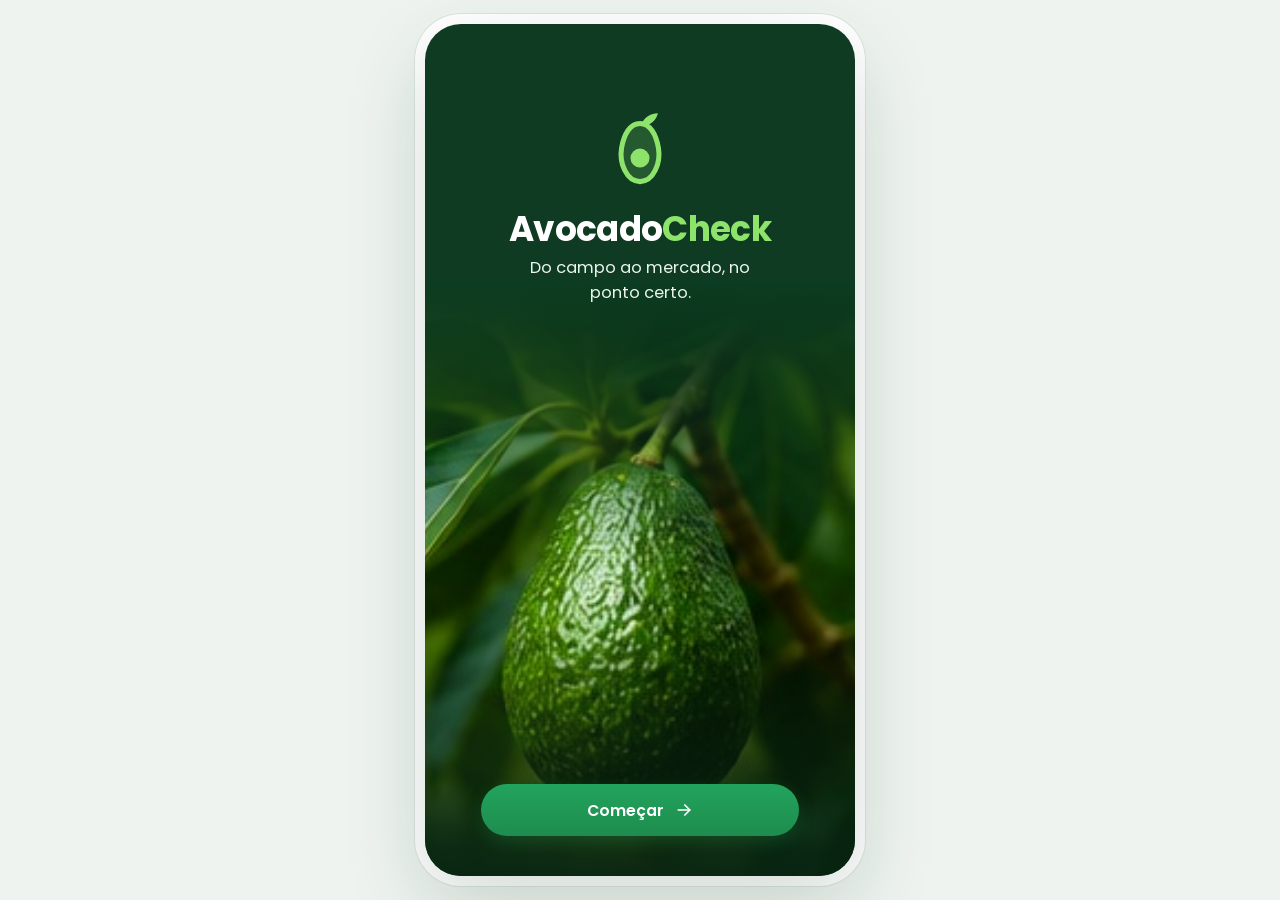
==== web/index.html @ 18e94076 "AvocadoCheck" ====
<!doctype html>
<html lang="pt-BR">
<head>
  <meta charset="utf-8">
  <meta name="viewport" content="width=device-width, initial-scale=1, viewport-fit=cover">
  <meta name="theme-color" content="#0E3B22">
  <meta name="apple-mobile-web-app-capable" content="yes">
  <title>AvocadoCheck</title>
  <link rel="icon" href="assets/icon.svg" type="image/svg+xml">
  <link rel="preconnect" href="https://fonts.googleapis.com">
  <link rel="preconnect" href="https://fonts.gstatic.com" crossorigin>
  <link href="https://fonts.googleapis.com/css2?family=Poppins:wght@400;500;600;700&display=swap" rel="stylesheet">
  <link rel="stylesheet" href="styles.css">
</head>
<body>
  <div class="device">
    <main id="app" aria-live="polite"></main>
    <div id="sheet-root"></div>
    <div id="toast" role="status"></div>
  </div>
  <input type="file" id="pick-gallery" accept="image/*" hidden>
  <input type="file" id="pick-camera" accept="image/*" capture="environment" hidden>
  <script src="config.js"></script>
  <script src="icons.js"></script>
  <script src="app.js"></script>
</body>
</html>
---- web/styles.css ----
:root {
  --green-900: #0E3B22;
  --green-800: #134E2C;
  --green-700: #1B6B3A;
  --green-600: #1E8C4E;
  --green-500: #22A45D;
  --green-400: #4CC27A;
  --lime: #8EE36B;
  --green-50: #E8F6EC;
  --green-25: #F3FAF4;
  --amber: #C98A12;
  --amber-50: #FFF4D6;
  --wine: #6B2D45;
  --wine-50: #F6E8EE;
  --ink: #18231B;
  --muted: #6B7570;
  --line: #E6ECE7;
  --bg: #FFFFFF;
  --backdrop: #EEF3EF;
  --radius: 16px;
  --shadow: 0 1px 2px rgba(16, 40, 24, .05), 0 6px 18px rgba(16, 40, 24, .06);
  --font: 'Poppins', system-ui, -apple-system, 'Segoe UI', Roboto, sans-serif;
}

* { box-sizing: border-box; }
[hidden] { display: none !important; }
html, body { margin: 0; height: 100%; }
body {
  font-family: var(--font);
  color: var(--ink);
  background: var(--backdrop);
  -webkit-font-smoothing: antialiased;
  -webkit-tap-highlight-color: transparent;
}
button, input, select { font: inherit; color: inherit; }
button { cursor: pointer; border: 0; background: none; padding: 0; }
img { display: block; max-width: 100%; }
:focus-visible { outline: 3px solid var(--green-400); outline-offset: 2px; border-radius: 8px; }

/* phone-sized column; full screen on a real phone */
.device {
  position: relative;
  width: 100%;
  max-width: 430px;
  min-height: 100dvh;
  margin: 0 auto;
  background: var(--bg);
  overflow: hidden;
}
@media (min-width: 600px) {
  body { padding: 24px 0; }
  .device {
    min-height: 0;
    height: min(900px, calc(100dvh - 48px));
    border-radius: 36px;
    box-shadow: 0 30px 80px rgba(14, 59, 34, .18), 0 0 0 10px #fff, 0 0 0 11px #DCE5DE;
  }
}

#app { height: 100%; min-height: inherit; }
.screen {
  position: relative;
  display: flex;
  flex-direction: column;
  height: 100%;
  min-height: inherit;
  animation: screen-in .22s ease-out;
}
@media (max-width: 599px) { .screen { min-height: 100dvh; } }
@keyframes screen-in { from { opacity: 0; transform: translateY(6px); } to { opacity: 1; transform: none; } }
@media (prefers-reduced-motion: reduce) { .screen, .scan-line, .spinner { animation: none !important; } }

.scroll { flex: 1; overflow-y: auto; padding: 18px 18px 24px; -webkit-overflow-scrolling: touch; }
.scroll::-webkit-scrollbar { width: 0; }

/* ---------- top bars ---------- */
.topbar {
  display: grid; grid-template-columns: 40px 1fr 40px; align-items: center;
  padding: calc(14px + env(safe-area-inset-top)) 12px 6px;
}
.topbar h1 { margin: 0; font-size: 1.02rem; font-weight: 600; text-align: center; }
.topbar.left h1 { text-align: left; font-size: 1.12rem; }
.topbar.left { grid-template-columns: 40px 1fr 40px; }
.icon-btn {
  width: 40px; height: 40px; border-radius: 12px; display: grid; place-items: center; color: var(--ink);
}
.icon-btn:active { background: var(--green-25); }
.page-title { margin: 6px 0 14px; font-size: 1.25rem; font-weight: 600; }

/* ---------- buttons ---------- */
.btn {
  display: inline-flex; align-items: center; justify-content: center; gap: 10px;
  width: 100%; height: 52px; border-radius: 26px; font-weight: 600; font-size: .98rem;
}
.btn-primary { background: linear-gradient(180deg, var(--green-500), var(--green-600)); color: #fff; box-shadow: 0 6px 16px rgba(30, 140, 78, .28); }
.btn-primary:active { transform: translateY(1px); }
.btn-outline { border: 1.5px solid var(--line); color: var(--green-600); background: #fff; }
.btn-ghost { border: 1.5px solid #D5DED7; color: var(--ink); background: #fff; }
.btn[disabled] { opacity: .55; pointer-events: none; }
.link { color: var(--green-600); font-weight: 500; font-size: .85rem; display: inline-flex; align-items: center; gap: 2px; }

/* ---------- splash and welcome ---------- */
.splash-land { background: linear-gradient(180deg, #FBFDF8 0%, #F1F6EA 55%, #E9F1E0 100%); justify-content: space-between; }
.splash-land .brand { margin-top: 26%; text-align: center; padding: 0 28px; }
.splash-land .brand h2 { color: var(--green-800); }
.splash-land .brand p { color: var(--green-800); opacity: .9; }
.splash-land .land { width: 100%; height: 42%; object-fit: cover; object-position: center top; }
.brand h2 { margin: 12px 0 10px; font-size: 2.15rem; font-weight: 700; letter-spacing: -.02em; line-height: 1; }
.brand h2 span { color: var(--green-500); }
.brand p { margin: 0 auto; font-size: 1.02rem; line-height: 1.5; max-width: 26ch; }

.welcome { background: var(--green-900); color: #fff; overflow: hidden; }
.welcome .photo {
  position: absolute; inset: 30% 0 0 0; background: url('assets/splash-photo.jpg') center 30% / cover no-repeat;
  filter: saturate(1.05);
}
.welcome .photo::before, .welcome .photo::after { content: ''; position: absolute; left: 0; right: 0; }
.welcome .photo::before { top: 0; height: 45%; background: linear-gradient(180deg, var(--green-900), rgba(14, 59, 34, 0)); }
.welcome .photo::after { bottom: 0; height: 40%; background: linear-gradient(0deg, rgba(8, 36, 20, .92), rgba(8, 36, 20, 0)); }
.welcome .brand { position: relative; z-index: 1; margin-top: calc(20% + env(safe-area-inset-top)); text-align: center; padding: 0 24px; }
.welcome .brand h2 span { color: var(--lime); }
.welcome .brand p { color: #EAF5EC; }
.welcome .cta { position: absolute; z-index: 1; left: 0; right: 0; bottom: calc(40px + env(safe-area-inset-bottom)); padding: 0 56px; }

/* ---------- home ---------- */
.hello { margin: 4px 0 6px; font-size: 1.45rem; font-weight: 700; }
.hello-sub { margin: 0 0 18px; color: var(--muted); font-size: .92rem; line-height: 1.5; }
.actions { display: grid; grid-template-columns: 1fr 1fr; gap: 12px; margin-bottom: 22px; }
.action {
  border: 1.5px solid #D6EBDC; background: var(--green-25); border-radius: var(--radius);
  padding: 18px 12px 16px; text-align: center; display: flex; flex-direction: column; align-items: center; gap: 6px;
}
.action:active { background: var(--green-50); }
.action .ic { color: var(--green-600); width: 34px; height: 34px; }
.action b { font-size: .92rem; font-weight: 600; margin-top: 4px; }
.action small { color: var(--muted); font-size: .74rem; line-height: 1.4; }

.section-head { display: flex; justify-content: space-between; align-items: center; margin: 4px 0 10px; }
.section-head h3 { margin: 0; font-size: 1rem; font-weight: 600; }

/* ---------- lists ---------- */
.list { border: 1px solid var(--line); border-radius: var(--radius); overflow: hidden; background: #fff; }
.row {
  width: 100%; display: grid; grid-template-columns: 48px 1fr auto; align-items: center; gap: 12px;
  padding: 10px 12px; text-align: left; border-bottom: 1px solid var(--line); background: #fff;
}
.row:last-child { border-bottom: 0; }
.row:active { background: var(--green-25); }
.thumb { width: 48px; height: 48px; border-radius: 10px; object-fit: cover; background: #F1F4F1; }
.row-title { font-size: .86rem; font-weight: 600; margin: 0; }
.row-sub { font-size: .74rem; color: var(--muted); margin: 2px 0 0; }
.row-end { display: flex; flex-direction: column; align-items: flex-end; gap: 4px; }
.pct { font-weight: 600; font-size: .86rem; }
.empty { text-align: center; color: var(--muted); padding: 28px 16px; font-size: .9rem; line-height: 1.5; }
.empty .ic { color: var(--green-400); width: 40px; height: 40px; margin: 0 auto 8px; display: block; }

/* ---------- chips ---------- */
.chip {
  display: inline-flex; align-items: center; gap: 5px; padding: 4px 10px; border-radius: 999px;
  font-size: .72rem; font-weight: 500; white-space: nowrap;
}
.chip .ic { width: 14px; height: 14px; }
.chip-green { background: var(--green-50); color: var(--green-600); }
.chip-amber { background: var(--amber-50); color: var(--amber); }
.chip-wine { background: var(--wine-50); color: var(--wine); }
.chip-dark { background: #E3EEE6; color: var(--green-800); }
.chip-lg { padding: 6px 12px; font-size: .8rem; }

/* ---------- bottom nav ---------- */
.nav {
  display: grid; grid-template-columns: repeat(4, 1fr); border-top: 1px solid var(--line); background: #fff;
  padding: 8px 6px calc(8px + env(safe-area-inset-bottom));
}
.nav button { display: flex; flex-direction: column; align-items: center; gap: 3px; color: #8A948E; font-size: .7rem; padding: 4px 0; }
.nav button.on { color: var(--green-600); font-weight: 600; }

/* ---------- camera ---------- */
.camera { background: #000; color: #fff; }
.camera .topbar { position: absolute; top: 0; left: 0; right: 0; z-index: 3; }
.camera .icon-btn { color: #fff; }
.viewfinder { position: relative; flex: 1; overflow: hidden; background: #0B140E; }
.viewfinder video { position: absolute; inset: 0; width: 100%; height: 100%; object-fit: cover; }
.viewfinder .hint {
  position: absolute; inset: 0; display: flex; flex-direction: column; align-items: center; justify-content: center;
  gap: 12px; text-align: center; padding: 0 40px; color: #CFE3D4; font-size: .9rem; line-height: 1.5;
}
.viewfinder .hint .ic { width: 46px; height: 46px; color: var(--lime); }
.frame { position: absolute; inset: 22% 14% 24%; pointer-events: none; }
.frame i { position: absolute; width: 34px; height: 34px; border: 3.5px solid #fff; }
.frame i:nth-child(1) { left: 0; top: 0; border-right: 0; border-bottom: 0; border-radius: 14px 0 0 0; }
.frame i:nth-child(2) { right: 0; top: 0; border-left: 0; border-bottom: 0; border-radius: 0 14px 0 0; }
.frame i:nth-child(3) { left: 0; bottom: 0; border-right: 0; border-top: 0; border-radius: 0 0 0 14px; }
.frame i:nth-child(4) { right: 0; bottom: 0; border-left: 0; border-top: 0; border-radius: 0 0 14px 0; }
.cam-tip { position: absolute; left: 0; right: 0; bottom: 18px; text-align: center; font-size: .8rem; color: #E5F1E8; text-shadow: 0 1px 3px rgba(0,0,0,.6); }
.cam-controls { display: grid; grid-template-columns: 1fr auto 1fr; align-items: center; padding: 22px 34px 8px; background: #000; }
.cam-side { width: 46px; height: 46px; border-radius: 14px; background: rgba(255, 255, 255, .12); display: grid; place-items: center; color: #fff; justify-self: start; }
.cam-side:last-child { justify-self: end; }
.shutter { width: 76px; height: 76px; border-radius: 50%; border: 4px solid #fff; display: grid; place-items: center; }
.shutter span { width: 60px; height: 60px; border-radius: 50%; background: #fff; transition: transform .1s; }
.shutter:active span { transform: scale(.9); }
.cam-tabs { display: flex; justify-content: center; gap: 70px; padding: 6px 0 calc(16px + env(safe-area-inset-bottom)); background: #000; font-size: .85rem; }
.cam-tabs button { color: #BFC8C1; padding-bottom: 6px; border-bottom: 2px solid transparent; }
.cam-tabs button.on { color: #fff; border-color: var(--green-400); }

/* ---------- analyzing ---------- */
.analyzing { align-items: center; justify-content: center; text-align: center; padding: 28px; gap: 18px; background: #fff; }
.preview { position: relative; width: 240px; height: 240px; border-radius: 28px; overflow: hidden; box-shadow: var(--shadow); }
.preview img { width: 100%; height: 100%; object-fit: cover; }
.scan-line {
  position: absolute; left: 0; right: 0; height: 70px;
  background: linear-gradient(180deg, rgba(76, 194, 122, 0), rgba(76, 194, 122, .55), rgba(76, 194, 122, 0));
  animation: scan 1.6s ease-in-out infinite alternate;
}
@keyframes scan { from { top: -70px; } to { top: 100%; } }
.analyzing h2 { margin: 8px 0 0; font-size: 1.15rem; font-weight: 600; }
.analyzing p { margin: 0; color: var(--muted); font-size: .9rem; }

/* ---------- result ---------- */
.hero-fruit { display: flex; justify-content: center; margin: 2px 0 14px; }
.hero-fruit img {
  width: 172px; height: 172px; object-fit: contain; border-radius: 26px;
  mix-blend-mode: multiply;
}
.card { border: 1px solid var(--line); border-radius: var(--radius); background: #fff; padding: 16px; box-shadow: var(--shadow); }
.card + .card { margin-top: 12px; }
.card.flat { box-shadow: none; }
.mat { display: grid; grid-template-columns: auto 1fr; gap: 16px; align-items: center; }
.mat h4 { margin: 0 0 6px; font-size: .98rem; font-weight: 600; }
.mat p { margin: 0; font-size: .78rem; color: var(--muted); line-height: 1.45; }
.ring text { font-family: var(--font); font-weight: 600; }
.divider { height: 1px; background: var(--line); margin: 14px -16px; }
.info-row { display: grid; grid-template-columns: 28px 1fr; gap: 10px; align-items: start; }
.info-row .ic { color: var(--green-700); margin-top: 2px; }
.info-row h5 { margin: 0; font-size: .86rem; font-weight: 600; }
.info-row .big { margin: 2px 0 3px; color: var(--green-600); font-weight: 600; font-size: 1.02rem; }
.info-row p { margin: 0; font-size: .76rem; color: var(--muted); line-height: 1.45; }
.tipbox { background: var(--green-25); border: 1px solid #D6EBDC; border-radius: 12px; padding: 12px; margin-top: 14px; }
.tipbox h5 { color: var(--green-700); }
.warnbox { background: var(--amber-50); border: 1px solid #F3DFA8; border-radius: 12px; padding: 12px; color: #8A5B00; display: grid; grid-template-columns: 26px 1fr; gap: 8px; font-size: .78rem; line-height: 1.45; }
.warnbox .ic { color: var(--amber); }
.multi { display: flex; gap: 8px; overflow-x: auto; padding: 2px 0 6px; }
.multi button { flex: 0 0 auto; width: 58px; text-align: center; font-size: .66rem; color: var(--muted); }
.multi img { width: 58px; height: 58px; object-fit: cover; border-radius: 12px; border: 2px solid transparent; margin-bottom: 3px; }
.multi button.on img { border-color: var(--green-500); }
.actions-bottom { padding: 12px 18px calc(16px + env(safe-area-inset-bottom)); display: grid; gap: 10px; border-top: 1px solid var(--line); background: #fff; }

/* ---------- details ---------- */
.detail-head { display: grid; grid-template-columns: 76px 1fr; gap: 14px; align-items: center; margin-bottom: 16px; }
.detail-head img { width: 76px; height: 76px; border-radius: 14px; object-fit: cover; background: #F1F4F1; }
.detail-head h2 { margin: 0; font-size: 1.02rem; font-weight: 600; }
.detail-head p { margin: 2px 0 8px; font-size: .76rem; color: var(--muted); }
.acc-head { width: 100%; display: grid; grid-template-columns: 28px 1fr auto; gap: 10px; align-items: center; text-align: left; }
.acc-head .ic:first-child { color: var(--green-700); }
.acc-head h5 { margin: 0; font-size: .88rem; font-weight: 600; }
.acc-body { padding: 10px 0 0 38px; font-size: .78rem; color: var(--muted); line-height: 1.5; }
.acc-body p { margin: 0 0 6px; }
.prob { display: grid; grid-template-columns: 112px 1fr 38px; gap: 8px; align-items: center; margin: 6px 0; font-size: .74rem; color: var(--ink); }
.prob .bar { height: 9px; border-radius: 6px; background: #EEF2EF; overflow: hidden; }
.prob .bar i { display: block; height: 100%; border-radius: 6px; }
.cam-pair { display: grid; grid-template-columns: 1fr 1fr; gap: 10px; margin-top: 4px; }
.cam-pair img { border-radius: 12px; }
.cam-pair small { display: block; text-align: center; margin-top: 4px; }

/* ---------- history ---------- */
.searchbox { display: flex; align-items: center; gap: 8px; background: #F2F5F3; border-radius: 14px; padding: 0 14px; height: 44px; color: var(--muted); }
.searchbox input { flex: 1; border: 0; background: transparent; outline: none; font-size: .86rem; color: var(--ink); }
.filters { display: flex; gap: 8px; overflow-x: auto; padding: 12px 0; }
.filters button { flex: 0 0 auto; padding: 7px 16px; border-radius: 999px; border: 1px solid var(--line); font-size: .8rem; background: #fff; }
.filters button.on { background: var(--green-700); color: #fff; border-color: var(--green-700); }

/* ---------- forecast ---------- */
.lead-row { display: grid; grid-template-columns: 34px 1fr; gap: 10px; align-items: center; color: var(--muted); font-size: .78rem; line-height: 1.45; margin-bottom: 14px; }
.lead-row .ic { color: var(--green-600); }
.window { background: var(--green-25); border-radius: 12px; padding: 14px; display: grid; grid-template-columns: 36px 1fr; gap: 12px; align-items: center; margin-top: 12px; }
.window .ic { color: var(--green-700); width: 30px; height: 30px; }
.window h5 { margin: 0; font-size: .8rem; font-weight: 600; }
.window .big { margin: 2px 0; font-size: 1.05rem; color: var(--green-600); font-weight: 600; }
.window small { color: var(--muted); font-size: .74rem; }
.timeline { margin: 4px 0 0; padding: 0; list-style: none; }
.timeline li { display: grid; grid-template-columns: 26px 1fr auto; gap: 10px; align-items: center; padding: 10px 0; border-bottom: 1px dashed var(--line); font-size: .8rem; }
.timeline li:last-child { border-bottom: 0; }
.timeline .ic { color: var(--green-700); }
.timeline .off { color: #A3ACA6; }
.timeline .off .ic { color: #B8C0BA; }
.timeline b { font-weight: 600; }
.chart-title { margin: 0 0 8px; font-size: .82rem; font-weight: 600; }

/* ---------- tips ---------- */
.tip-card { width: 100%; display: grid; grid-template-columns: 48px 1fr 20px; gap: 12px; align-items: center; text-align: left; padding: 14px; border: 1px solid var(--line); border-radius: var(--radius); background: #fff; }
.tip-card + .tip-card { margin-top: 10px; }
.tip-card .badge { width: 48px; height: 48px; border-radius: 50%; background: var(--green-50); color: var(--green-700); display: grid; place-items: center; }
.tip-card h5 { margin: 0 0 3px; font-size: .86rem; font-weight: 600; }
.tip-card p { margin: 0; font-size: .74rem; color: var(--muted); line-height: 1.45; }
.tip-card > .ic { color: #9AA39D; }
.banner { margin-top: 14px; border-radius: var(--radius); background: linear-gradient(100deg, #E5F4E3, #D2EBCB); padding: 16px; display: grid; grid-template-columns: 36px 1fr 58px; gap: 10px; align-items: center; }
.banner .ic { color: var(--green-700); }
.banner b { font-size: .86rem; font-weight: 600; color: var(--green-800); line-height: 1.35; }
.article h2 { font-size: 1.2rem; margin: 4px 0 10px; }
.article h3 { font-size: .95rem; margin: 18px 0 6px; }
.article p, .article li { font-size: .88rem; color: #3B4740; line-height: 1.6; }
.article ul { padding-left: 18px; margin: 6px 0; }

/* ---------- profile ---------- */
.profile-head { display: grid; grid-template-columns: 66px 1fr; gap: 14px; align-items: center; margin: 6px 0 22px; }
.avatar { width: 66px; height: 66px; border-radius: 50%; background: var(--green-700); color: #fff; display: grid; place-items: center; font-size: 1.35rem; font-weight: 600; }
.profile-head h2 { margin: 0; font-size: 1.08rem; font-weight: 600; }
.profile-head p { margin: 2px 0 0; color: var(--muted); font-size: .8rem; word-break: break-all; }
.menu .row { grid-template-columns: 30px 1fr 20px; padding: 14px 14px; }
.menu .row > .ic:first-child { color: var(--green-700); }
.menu .row > .ic:last-child { color: #9AA39D; }
.field { display: grid; gap: 6px; margin-bottom: 14px; min-width: 0; }
.field input, .field select { width: 100%; min-width: 0; }
.field label { font-size: .8rem; font-weight: 500; }
.field input, .field select {
  height: 48px; border: 1.5px solid #D9E2DB; border-radius: 12px; padding: 0 14px; background: #fff; font-size: .92rem; outline: none;
}
.field input:focus, .field select:focus { border-color: var(--green-500); }
.field small { color: var(--muted); font-size: .72rem; line-height: 1.4; }
.seg { display: grid; grid-template-columns: repeat(3, 1fr); gap: 8px; }
.seg button { border: 1.5px solid #D9E2DB; border-radius: 12px; padding: 10px 6px; font-size: .74rem; line-height: 1.3; background: #fff; display: flex; flex-direction: column; align-items: center; gap: 4px; }
.seg button .ic { color: var(--green-700); }
.seg button.on { border-color: var(--green-500); background: var(--green-25); color: var(--green-800); font-weight: 600; }
.status-line { display: flex; align-items: center; gap: 8px; font-size: .8rem; color: var(--muted); }
.dot { width: 9px; height: 9px; border-radius: 50%; background: #C7CFC9; }
.dot.ok { background: var(--green-500); }
.dot.bad { background: #D9534F; }

/* ---------- bottom sheet ---------- */
.sheet-backdrop { position: absolute; inset: 0; background: rgba(10, 30, 18, .42); z-index: 20; animation: fade .18s ease-out; }
.sheet {
  position: absolute; left: 0; right: 0; bottom: 0; z-index: 21; background: #fff; border-radius: 24px 24px 0 0;
  padding: 10px 18px calc(18px + env(safe-area-inset-bottom)); max-height: 88%; overflow-y: auto; animation: up .22s ease-out;
}
.sheet .grab { width: 44px; height: 5px; border-radius: 3px; background: #DCE3DE; margin: 0 auto 14px; }
.sheet h3 { margin: 0 0 4px; font-size: 1.1rem; font-weight: 600; }
.sheet .sub { margin: 0 0 16px; font-size: .82rem; color: var(--muted); line-height: 1.45; }
@keyframes fade { from { opacity: 0; } }
@keyframes up { from { transform: translateY(30px); opacity: .4; } }

.compare { display: grid; grid-template-columns: 1fr 1fr; gap: 10px; }
.compare .col { border: 1px solid var(--line); border-radius: 14px; padding: 12px; text-align: center; }
.compare img { width: 70px; height: 70px; border-radius: 12px; object-fit: cover; margin: 0 auto 8px; }
.compare h5 { margin: 0; font-size: .8rem; }
.compare small { color: var(--muted); font-size: .7rem; display: block; margin-bottom: 8px; }
.compare .kv { display: flex; justify-content: space-between; font-size: .76rem; padding: 5px 0; border-top: 1px solid var(--line); }

#toast {
  position: absolute; left: 50%; bottom: 96px; transform: translate(-50%, 20px); background: var(--ink); color: #fff;
  padding: 10px 16px; border-radius: 12px; font-size: .82rem; opacity: 0; pointer-events: none; transition: .2s; z-index: 40; max-width: 86%; text-align: center;
}
#toast.show { opacity: 1; transform: translate(-50%, 0); }

.spinner { width: 34px; height: 34px; border-radius: 50%; border: 3.5px solid var(--green-50); border-top-color: var(--green-500); animation: spin .8s linear infinite; }
@keyframes spin { to { transform: rotate(360deg); } }
.muted { color: var(--muted); }
.center { text-align: center; }
.mt { margin-top: 14px; }
.sr { position: absolute; width: 1px; height: 1px; overflow: hidden; clip: rect(0 0 0 0); }

.wake { margin-top: 26px !important; display: flex; align-items: center; justify-content: center; gap: 10px; font-size: .8rem !important; color: var(--muted) !important; }
.wake .spinner { width: 18px; height: 18px; border-width: 2.5px; flex: 0 0 auto; }
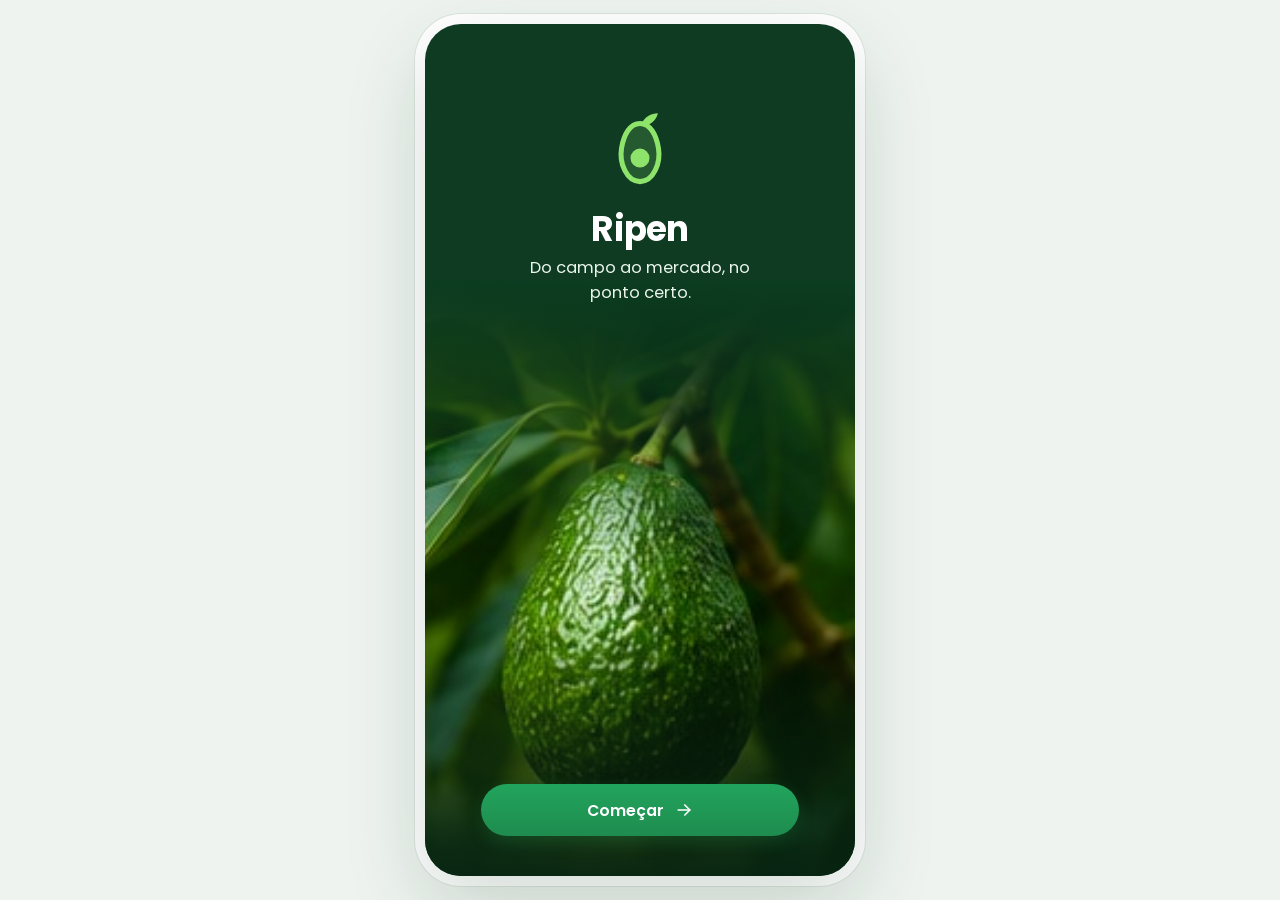
==== commit 8a1b9450: "Ripen" ====
--- a/web/index.html
+++ b/web/index.html
@@ -5,8 +5,15 @@
   <meta name="viewport" content="width=device-width, initial-scale=1, viewport-fit=cover">
   <meta name="theme-color" content="#0E3B22">
   <meta name="apple-mobile-web-app-capable" content="yes">
-  <title>AvocadoCheck</title>
-  <link rel="icon" href="assets/icon.svg" type="image/svg+xml">
+  <meta name="mobile-web-app-capable" content="yes">
+  <!-- Nome que aparece embaixo do ícone na tela inicial -->
+  <meta name="apple-mobile-web-app-title" content="Ripen">
+  <meta name="application-name" content="Ripen">
+  <title>Ripen</title>
+  <!-- Ícone da aba do navegador e da tela inicial (iPhone: apple-touch-icon, Android: manifest) -->
+  <link rel="icon" href="assets/icons/favicon-64.png" type="image/png">
+  <link rel="apple-touch-icon" href="assets/icons/apple-touch-icon.png">
+  <link rel="manifest" href="manifest.webmanifest">
   <link rel="preconnect" href="https://fonts.googleapis.com">
   <link rel="preconnect" href="https://fonts.gstatic.com" crossorigin>
   <link href="https://fonts.googleapis.com/css2?family=Poppins:wght@400;500;600;700&display=swap" rel="stylesheet">
